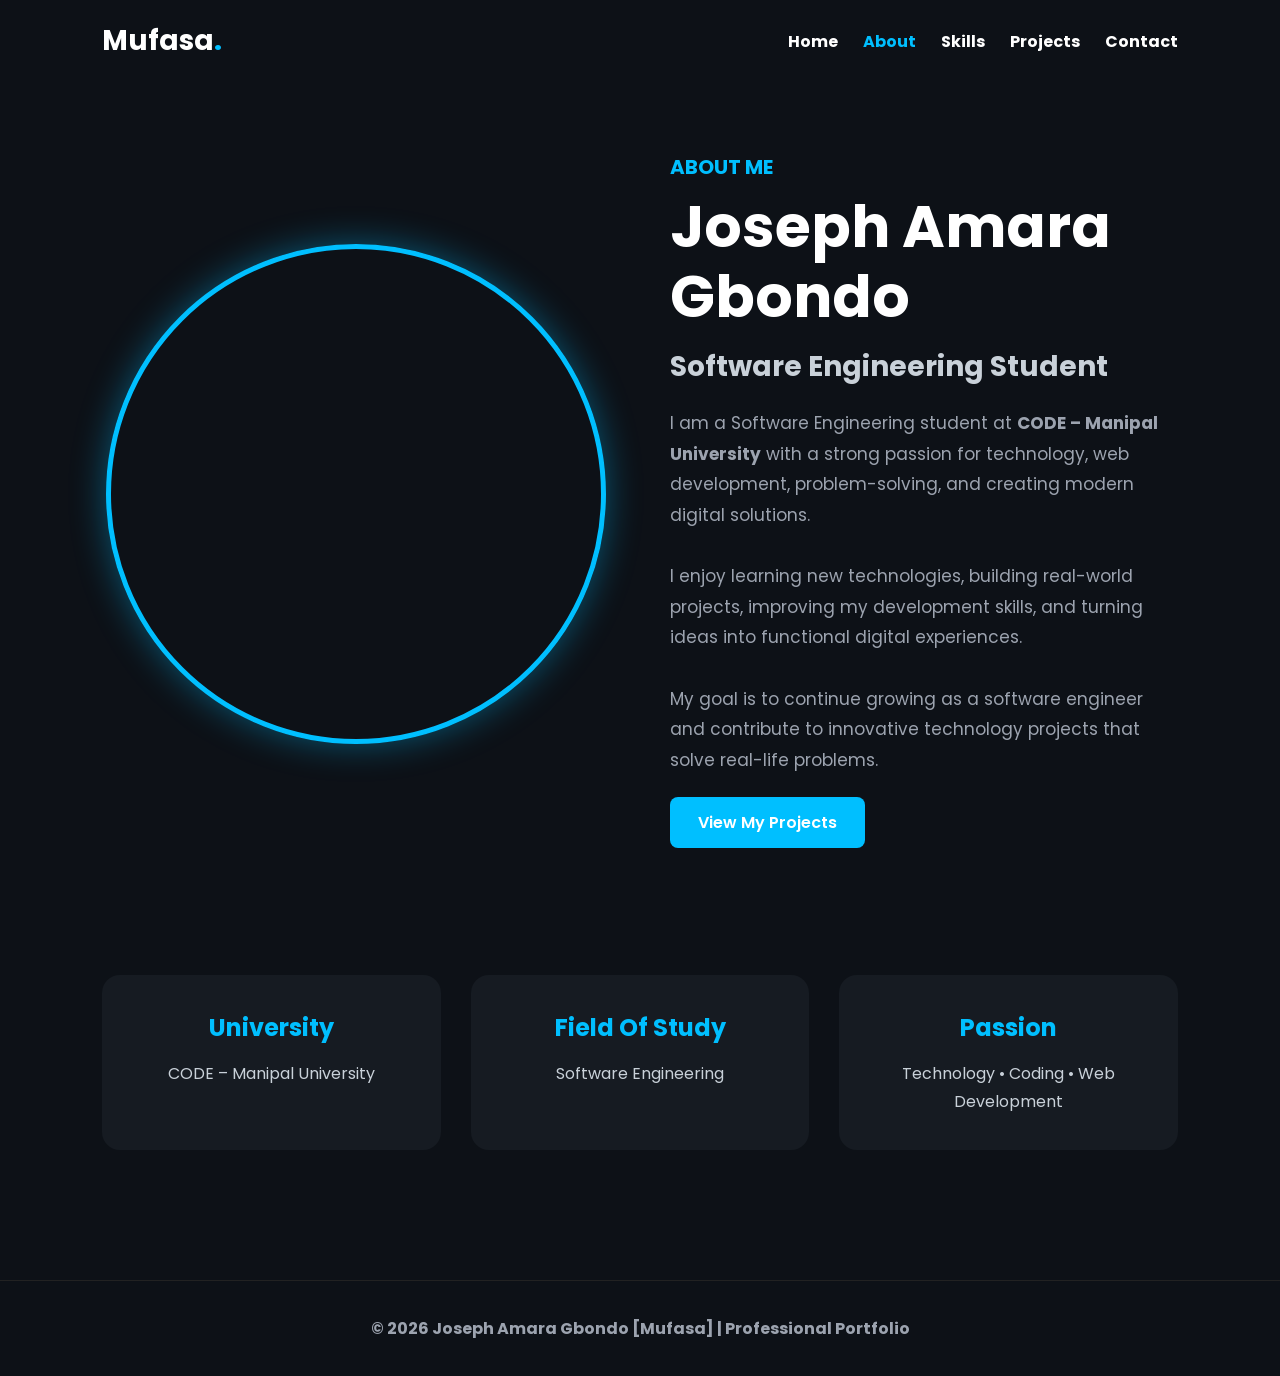
==== about.html @ 25cf0c30 "Add files via upload" ====
<!DOCTYPE html>
<html lang="en">
<head>

<meta charset="UTF-8">
<meta name="viewport"
content="width=device-width, initial-scale=1.0">

<title>About | Joseph Amara Gbondo</title>

<link rel="stylesheet" href="style.css">

<link href="https://fonts.googleapis.com/css2?family=Poppins:wght@300;400;500;600;700&display=swap" rel="stylesheet">

</head>

<body>

<!-- NAVBAR -->

<header>

<nav class="navbar">

<div class="logo">
Mufasa<span>.</span>
</div>

<ul class="nav-links">

<li>
<a href="index.html"><b>Home</b></a>
</li>

<li>
<a href="about.html"
class="active">
<b>About</b>
</a>
</li>

<li>
<a href="skills.html">
<b>Skills</b>
</a>
</li>

<li>
<a href="projects.html">
<b>Projects</b>
</a>
</li>

<li>
<a href="contact.html">
<b>Contact</b>
</a>
</li>

</ul>

</nav>

</header>

<!-- ABOUT SECTION -->

<section class="hero">

<div class="hero-image">

<img src="images/1.jpeg"
alt="Joseph Profile">

</div>

<div class="hero-text">

<h3>ABOUT ME</h3>

<h1>
Joseph Amara Gbondo
</h1>

<h2>
Software Engineering Student
</h2>

<p>

I am a Software Engineering student at
<strong>CODE – Manipal University</strong>
with a strong passion for technology,
web development, problem-solving,
and creating modern digital solutions.

<br><br>

I enjoy learning new technologies,
building real-world projects,
improving my development skills,
and turning ideas into functional
digital experiences.

<br><br>

My goal is to continue growing as a
software engineer and contribute
to innovative technology projects
that solve real-life problems.

</p>

<a href="projects.html"
class="btn">

View My Projects

</a>

</div>

</section>

<!-- PERSONAL DETAILS -->

<section class="info-section">

<div class="info-card">

<h2>
University
</h2>

<p>

CODE – Manipal University

</p>

</div>

<div class="info-card">

<h2>
Field Of Study
</h2>

<p>

Software Engineering

</p>

</div>

<div class="info-card">

<h2>
Passion
</h2>

<p>

Technology • Coding •
Web Development

</p>

</div>

</section>

<!-- FOOTER -->

<footer>

<p>

<b>© 2026 Joseph Amara
Gbondo [Mufasa]

|
Professional Portfolio
</b>

</p>

</footer>

<script src="script.js"></script>

</body>
</html>
---- style.css ----
/* GOOGLE FONT */

*{
margin:0;
padding:0;
box-sizing:border-box;
font-family:'Poppins', sans-serif;
}

body{
background:#0d1117;
color:#ffffff;
}

/* NAVBAR */

header{
padding:20px 8%;
}

.navbar{
display:flex;
justify-content:space-between;
align-items:center;
}

.logo{
font-size:28px;
font-weight:700;
color:#fff;
}

.logo span{
color:#00bfff;
}

.nav-links{
display:flex;
gap:25px;
list-style:none;
}

.nav-links a{
text-decoration:none;
color:#ffffff;
font-weight:500;
transition:0.3s;
}

.nav-links a:hover,
.nav-links .active{
color:#00bfff;
}

/* HERO SECTION */

.hero{
display:flex;
justify-content:space-between;
align-items:center;
padding:70px 8%;
min-height:85vh;
gap:60px;
}

.hero-text{
flex:1;
}

.hero-text h3{
color:#00bfff;
font-size:20px;
margin-bottom:10px;
}

.hero-text h1{
font-size:58px;
line-height:1.2;
margin-bottom:15px;
}

.hero-text h2{
font-size:28px;
color:#c9d1d9;
margin-bottom:20px;
}

.hero-text p{
font-size:17px;
line-height:1.8;
color:#9ca3af;
margin-bottom:35px;
max-width:600px;
}

/* BUTTONS */

.hero-buttons{
display:flex;
gap:18px;
}

.btn{
background:#00bfff;
color:white;
padding:14px 28px;
border-radius:8px;
text-decoration:none;
font-weight:600;
transition:0.3s;
}

.btn:hover{
background:#0099cc;
transform:translateY(-3px);
}

.btn-outline{
border:2px solid #00bfff;
padding:14px 28px;
border-radius:8px;
text-decoration:none;
color:#00bfff;
font-weight:600;
transition:0.3s;
}

.btn-outline:hover{
background:#00bfff;
color:white;
}

/* PROFILE IMAGE */

.hero-image{
flex:1;
display:flex;
justify-content:center;
}

.hero-image img{
width:500px;
height:500px;
border-radius:50%;
object-fit:cover;
border:5px solid #00bfff;
box-shadow:0 0 35px rgba(0,191,255,0.4);

}

/* INFO CARDS */

.info-section{
display:grid;
grid-template-columns:repeat(3,1fr);
gap:30px;
padding:70px 8%;
}

.info-card{
background:#161b22;
padding:35px;
border-radius:18px;
transition:0.3s;
text-align:center;
}

.info-card:hover{
transform:translateY(-10px);
box-shadow:0 0 25px rgba(0,191,255,0.15);
}

.info-card h2{
color:#00bfff;
margin-bottom:15px;
}

.info-card p{
color:#c9d1d9;
line-height:1.7;
}

.info-card a{
    text-decoration: none;
    color: #fff;
}

.info-card a:hover{
    color: #ffffff;
}

/* FOOTER */

footer{
padding:35px;
text-align:center;
border-top:1px solid #222;
color:#9ca3af;
margin-top:60px;
}

/* RESPONSIVE DESIGN */

@media(max-width:992px){

.hero{
flex-direction:column;
text-align:center;
}

.hero-buttons{
justify-content:center;
}

.hero-text h1{
font-size:42px;
}

.info-section{
grid-template-columns:1fr;
}

.navbar{
flex-direction:column;
gap:20px;
}

.nav-links{
flex-wrap:wrap;
justify-content:center;
}

}

@media(max-width:600px){

.hero-text h1{
font-size:34px;
}

.hero-image img{
width:250px;
height:250px;
}

.btn,
.btn-outline{
padding:12px 22px;
font-size:14px;
}

}

/* CONTACT FORM */

.contact-form{
max-width:700px;
margin:auto;
display:flex;
flex-direction:column;
gap:20px;
margin-top:40px;
}

.contact-form input,
.contact-form textarea{

width:100%;
padding:18px;
background:#161b22;
border:1px solid white(212,175,55,0.25);
border-radius:12px;
color:white;
font-size:16px;
outline:none;



}



.contact-form input:focus,
.contact-form textarea:focus{

border-color: sky;
box-shadow:0 0 25px rgba(0,191,255,0.15);

}

.contact-form textarea{
resize:none;
}
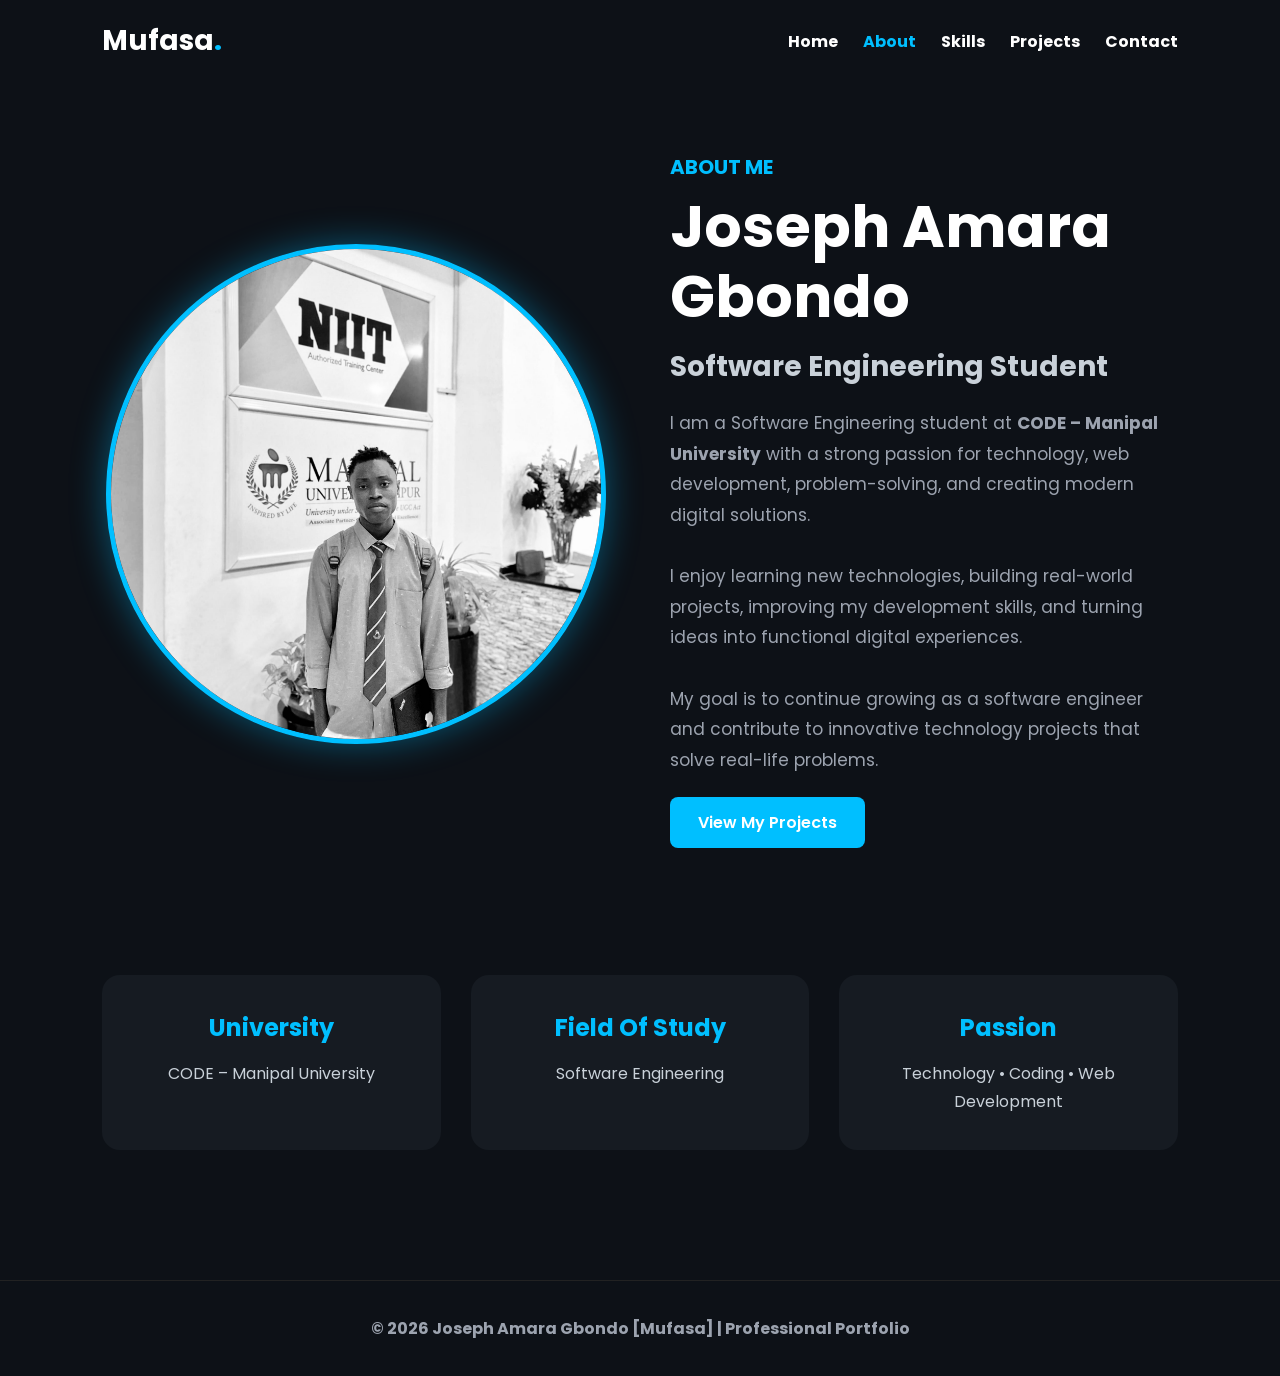
==== commit 60bca489: "Update about.html" ====
--- a/about.html
+++ b/about.html
@@ -69,7 +69,7 @@
 
 <div class="hero-image">
 
-<img src="images/1.jpeg"
+<img src="images/1.JPEG"
 alt="Joseph Profile">
 
 </div>
@@ -191,4 +191,4 @@
 <script src="script.js"></script>
 
 </body>
-</html>+</html>
